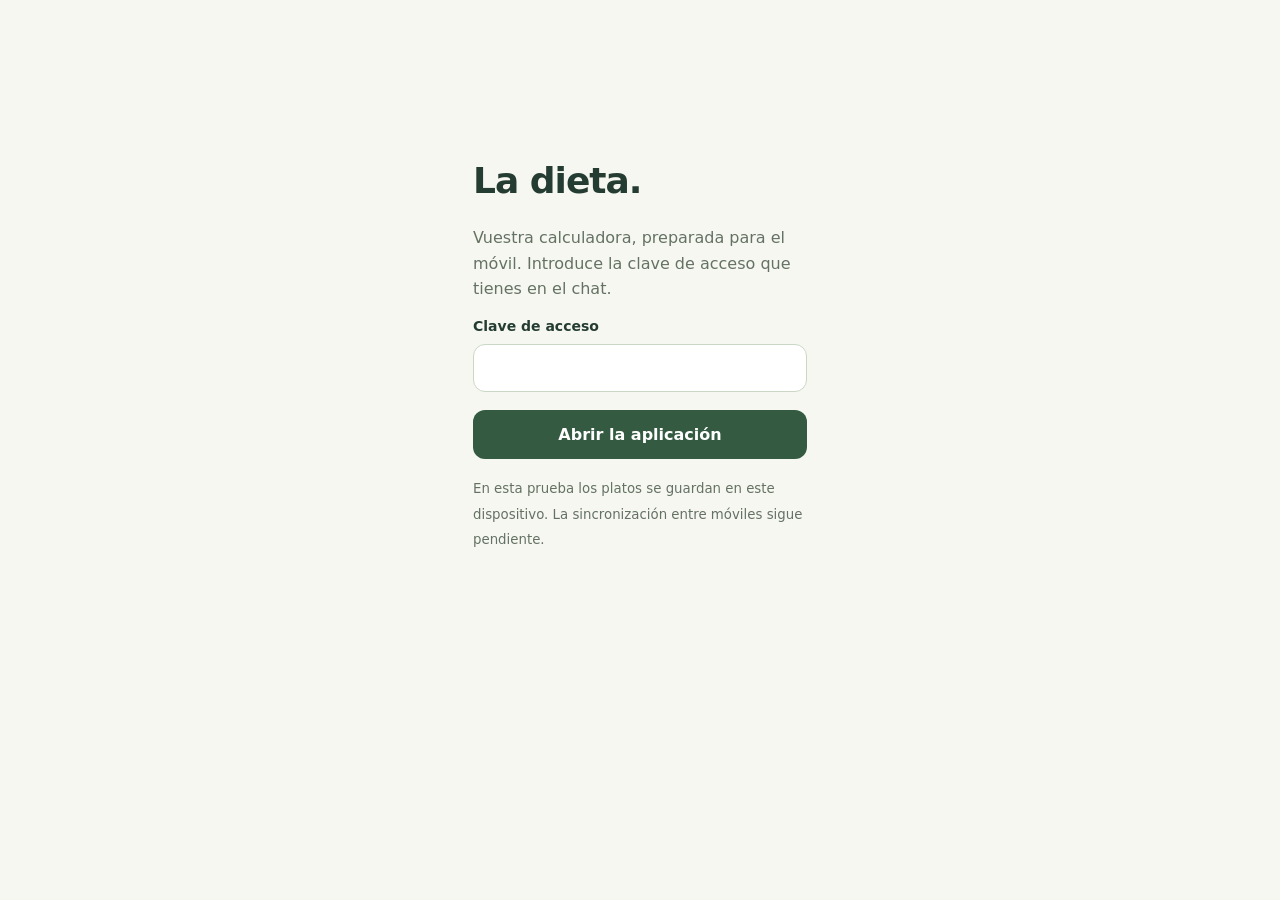
==== dieta/index.html @ 320a97cd "Añade prueba móvil cifrada de la dieta sin modificar el contador" ====
<!doctype html><html lang="es"><head><meta charset="utf-8"><meta name="viewport" content="width=device-width,initial-scale=1,viewport-fit=cover"><meta name="apple-mobile-web-app-capable" content="yes"><meta name="apple-mobile-web-app-title" content="La dieta"><meta name="theme-color" content="#345b42"><meta name="robots" content="noindex,nofollow"><link rel="apple-touch-icon" href="apple-touch-icon.png"><link rel="icon" href="favicon.svg"><link rel="manifest" href="manifest.webmanifest"><title>La dieta · Prueba móvil</title><style>*{box-sizing:border-box}body{margin:0;background:#f7f7f2;color:#253c32;font-family:system-ui,sans-serif}form{max-width:390px;margin:12vh auto;padding:28px}h1{font-size:36px;letter-spacing:-1px}p{line-height:1.6;color:#647263}label{display:block;font-size:14px;font-weight:600}input{display:block;width:100%;padding:15px;border:1px solid #ccd6c5;border-radius:12px;font:inherit;margin:10px 0 18px}button{width:100%;padding:15px;background:#345b42;color:white;border:0;border-radius:12px;font:inherit;font-weight:600}button:disabled{opacity:.5}#error{color:#a04432}iframe{border:0;display:block;position:fixed;inset:0;width:100%;height:100%;height:100dvh;background:#f7f7f2}</style></head><body><form id="gate"><h1>La dieta.</h1><p>Vuestra calculadora, preparada para el móvil. Introduce la clave de acceso que tienes en el chat.</p><label>Clave de acceso<input id="password" type="password" autocomplete="current-password" required></label><button id="open">Abrir la aplicación</button><p id="error" role="alert"></p><p><small>En esta prueba los platos se guardan en este dispositivo. La sincronización entre móviles sigue pendiente.</small></p></form><script>
if('serviceWorker' in navigator)navigator.serviceWorker.register('./service-worker.js',{scope:'./',updateViaCache:'none'}).catch(()=>{});
const decode=s=>Uint8Array.from(atob(s),c=>c.charCodeAt(0));let payload;
async function launch(key){const plain=await crypto.subtle.decrypt({name:'AES-GCM',iv:decode(payload.iv)},key,decode(payload.cipher));const frame=document.createElement('iframe');frame.title='La aplicación de la dieta';frame.srcdoc=new TextDecoder().decode(plain);document.body.replaceChildren(frame);}
async function data(){if(!payload){const r=await fetch('./payload.json?v='+Date.now(),{cache:'no-store'});if(!r.ok)throw Error('No se ha podido cargar. Recarga la página con conexión.');payload=await r.json();}return payload;}
document.getElementById('gate').addEventListener('submit',async e=>{e.preventDefault();const button=document.getElementById('open');button.disabled=true;document.getElementById('error').textContent='';try{await data();const material=await crypto.subtle.importKey('raw',new TextEncoder().encode(document.getElementById('password').value.trim()),'PBKDF2',false,['deriveKey']);const key=await crypto.subtle.deriveKey({name:'PBKDF2',salt:decode(payload.salt),iterations:600000,hash:'SHA-256'},material,{name:'AES-GCM',length:256},true,['decrypt']);await launch(key);try{sessionStorage.setItem('diet.preview.key',JSON.stringify({salt:payload.salt,key:btoa(String.fromCharCode(...new Uint8Array(await crypto.subtle.exportKey('raw',key))))}));}catch{}}catch{document.getElementById('error').textContent='No se ha podido abrir. Comprueba la clave y la conexión.';button.disabled=false;}});
(async()=>{try{await data();const saved=JSON.parse(sessionStorage.getItem('diet.preview.key')||'null');if(saved?.salt===payload.salt){const key=await crypto.subtle.importKey('raw',decode(saved.key),'AES-GCM',false,['decrypt']);await launch(key);}}catch{}})();
</script></body></html>
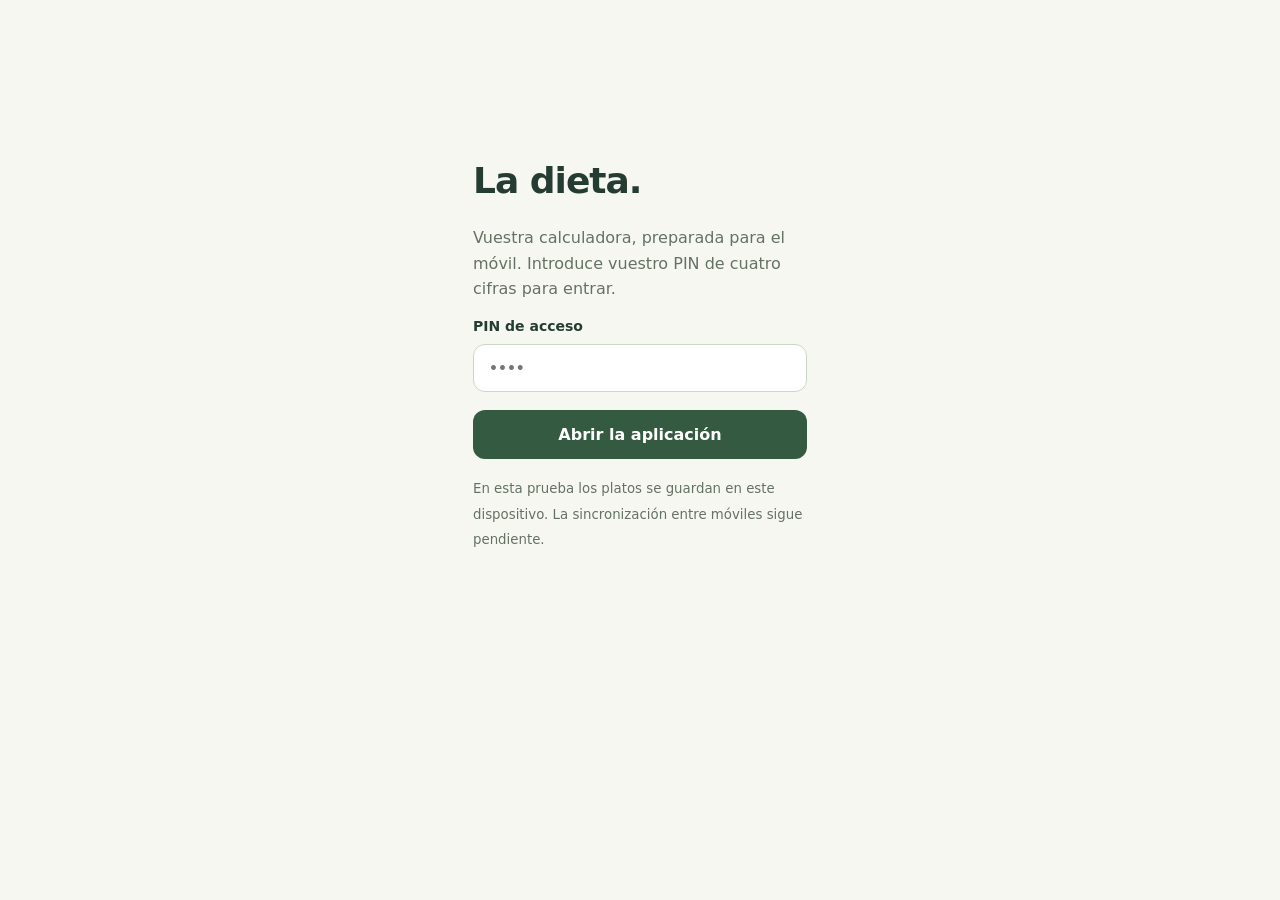
==== commit e286ca5d: "Actualiza acceso con PIN numérico y conserva alimentos al cambiar perfil" ====
--- a/dieta/index.html
+++ b/dieta/index.html
@@ -1,8 +1,9 @@
-<!doctype html><html lang="es"><head><meta charset="utf-8"><meta name="viewport" content="width=device-width,initial-scale=1,viewport-fit=cover"><meta name="apple-mobile-web-app-capable" content="yes"><meta name="apple-mobile-web-app-title" content="La dieta"><meta name="theme-color" content="#345b42"><meta name="robots" content="noindex,nofollow"><link rel="apple-touch-icon" href="apple-touch-icon.png"><link rel="icon" href="favicon.svg"><link rel="manifest" href="manifest.webmanifest"><title>La dieta · Prueba móvil</title><style>*{box-sizing:border-box}body{margin:0;background:#f7f7f2;color:#253c32;font-family:system-ui,sans-serif}form{max-width:390px;margin:12vh auto;padding:28px}h1{font-size:36px;letter-spacing:-1px}p{line-height:1.6;color:#647263}label{display:block;font-size:14px;font-weight:600}input{display:block;width:100%;padding:15px;border:1px solid #ccd6c5;border-radius:12px;font:inherit;margin:10px 0 18px}button{width:100%;padding:15px;background:#345b42;color:white;border:0;border-radius:12px;font:inherit;font-weight:600}button:disabled{opacity:.5}#error{color:#a04432}iframe{border:0;display:block;position:fixed;inset:0;width:100%;height:100%;height:100dvh;background:#f7f7f2}</style></head><body><form id="gate"><h1>La dieta.</h1><p>Vuestra calculadora, preparada para el móvil. Introduce la clave de acceso que tienes en el chat.</p><label>Clave de acceso<input id="password" type="password" autocomplete="current-password" required></label><button id="open">Abrir la aplicación</button><p id="error" role="alert"></p><p><small>En esta prueba los platos se guardan en este dispositivo. La sincronización entre móviles sigue pendiente.</small></p></form><script>
+<!doctype html><html lang="es"><head><meta charset="utf-8"><meta name="viewport" content="width=device-width,initial-scale=1,viewport-fit=cover"><meta name="apple-mobile-web-app-capable" content="yes"><meta name="apple-mobile-web-app-title" content="La dieta"><meta name="theme-color" content="#345b42"><meta name="robots" content="noindex,nofollow"><link rel="apple-touch-icon" href="apple-touch-icon.png"><link rel="icon" href="favicon.svg"><link rel="manifest" href="manifest.webmanifest"><title>La dieta · Prueba móvil</title><style>*{box-sizing:border-box}body{margin:0;background:#f7f7f2;color:#253c32;font-family:system-ui,sans-serif}form{max-width:390px;margin:12vh auto;padding:28px}h1{font-size:36px;letter-spacing:-1px}p{line-height:1.6;color:#647263}label{display:block;font-size:14px;font-weight:600}input{display:block;width:100%;padding:15px;border:1px solid #ccd6c5;border-radius:12px;font:inherit;margin:10px 0 18px}button{width:100%;padding:15px;background:#345b42;color:white;border:0;border-radius:12px;font:inherit;font-weight:600}button:disabled{opacity:.5}#error{color:#a04432}iframe{border:0;display:block;position:fixed;inset:0;width:100%;height:100%;height:100dvh;background:#f7f7f2}</style></head><body><form id="gate"><h1>La dieta.</h1><p>Vuestra calculadora, preparada para el móvil. Introduce vuestro PIN de cuatro cifras para entrar.</p><label>PIN de acceso<input id="password" type="password" inputmode="numeric" pattern="[0-9]{4}" maxlength="4" autocomplete="off" placeholder="••••" aria-label="PIN de acceso de cuatro cifras" required></label><button id="open">Abrir la aplicación</button><p id="error" role="alert"></p><p><small>En esta prueba los platos se guardan en este dispositivo. La sincronización entre móviles sigue pendiente.</small></p></form><script>
 if('serviceWorker' in navigator)navigator.serviceWorker.register('./service-worker.js',{scope:'./',updateViaCache:'none'}).catch(()=>{});
 const decode=s=>Uint8Array.from(atob(s),c=>c.charCodeAt(0));let payload;
 async function launch(key){const plain=await crypto.subtle.decrypt({name:'AES-GCM',iv:decode(payload.iv)},key,decode(payload.cipher));const frame=document.createElement('iframe');frame.title='La aplicación de la dieta';frame.srcdoc=new TextDecoder().decode(plain);document.body.replaceChildren(frame);}
 async function data(){if(!payload){const r=await fetch('./payload.json?v='+Date.now(),{cache:'no-store'});if(!r.ok)throw Error('No se ha podido cargar. Recarga la página con conexión.');payload=await r.json();}return payload;}
-document.getElementById('gate').addEventListener('submit',async e=>{e.preventDefault();const button=document.getElementById('open');button.disabled=true;document.getElementById('error').textContent='';try{await data();const material=await crypto.subtle.importKey('raw',new TextEncoder().encode(document.getElementById('password').value.trim()),'PBKDF2',false,['deriveKey']);const key=await crypto.subtle.deriveKey({name:'PBKDF2',salt:decode(payload.salt),iterations:600000,hash:'SHA-256'},material,{name:'AES-GCM',length:256},true,['decrypt']);await launch(key);try{sessionStorage.setItem('diet.preview.key',JSON.stringify({salt:payload.salt,key:btoa(String.fromCharCode(...new Uint8Array(await crypto.subtle.exportKey('raw',key))))}));}catch{}}catch{document.getElementById('error').textContent='No se ha podido abrir. Comprueba la clave y la conexión.';button.disabled=false;}});
-(async()=>{try{await data();const saved=JSON.parse(sessionStorage.getItem('diet.preview.key')||'null');if(saved?.salt===payload.salt){const key=await crypto.subtle.importKey('raw',decode(saved.key),'AES-GCM',false,['decrypt']);await launch(key);}}catch{}})();
+try{sessionStorage.removeItem('diet.preview.key');}catch{}
+document.getElementById('password').addEventListener('input',e=>{e.target.value=e.target.value.replace(/[^0-9]/g,'').slice(0,4);if(e.target.value.length===4&&!document.getElementById('open').disabled)document.getElementById('gate').requestSubmit();});
+document.getElementById('gate').addEventListener('submit',async e=>{e.preventDefault();const button=document.getElementById('open');if(button.disabled)return;button.disabled=true;document.getElementById('error').textContent='';try{await data();const material=await crypto.subtle.importKey('raw',new TextEncoder().encode(document.getElementById('password').value.trim()),'PBKDF2',false,['deriveKey']);const key=await crypto.subtle.deriveKey({name:'PBKDF2',salt:decode(payload.salt),iterations:600000,hash:'SHA-256'},material,{name:'AES-GCM',length:256},false,['decrypt']);await launch(key);}catch{document.getElementById('error').textContent='PIN incorrecto o sin conexión. Vuelve a intentarlo.';document.getElementById('password').value='';button.disabled=false;document.getElementById('password').focus();}});
 </script></body></html>
